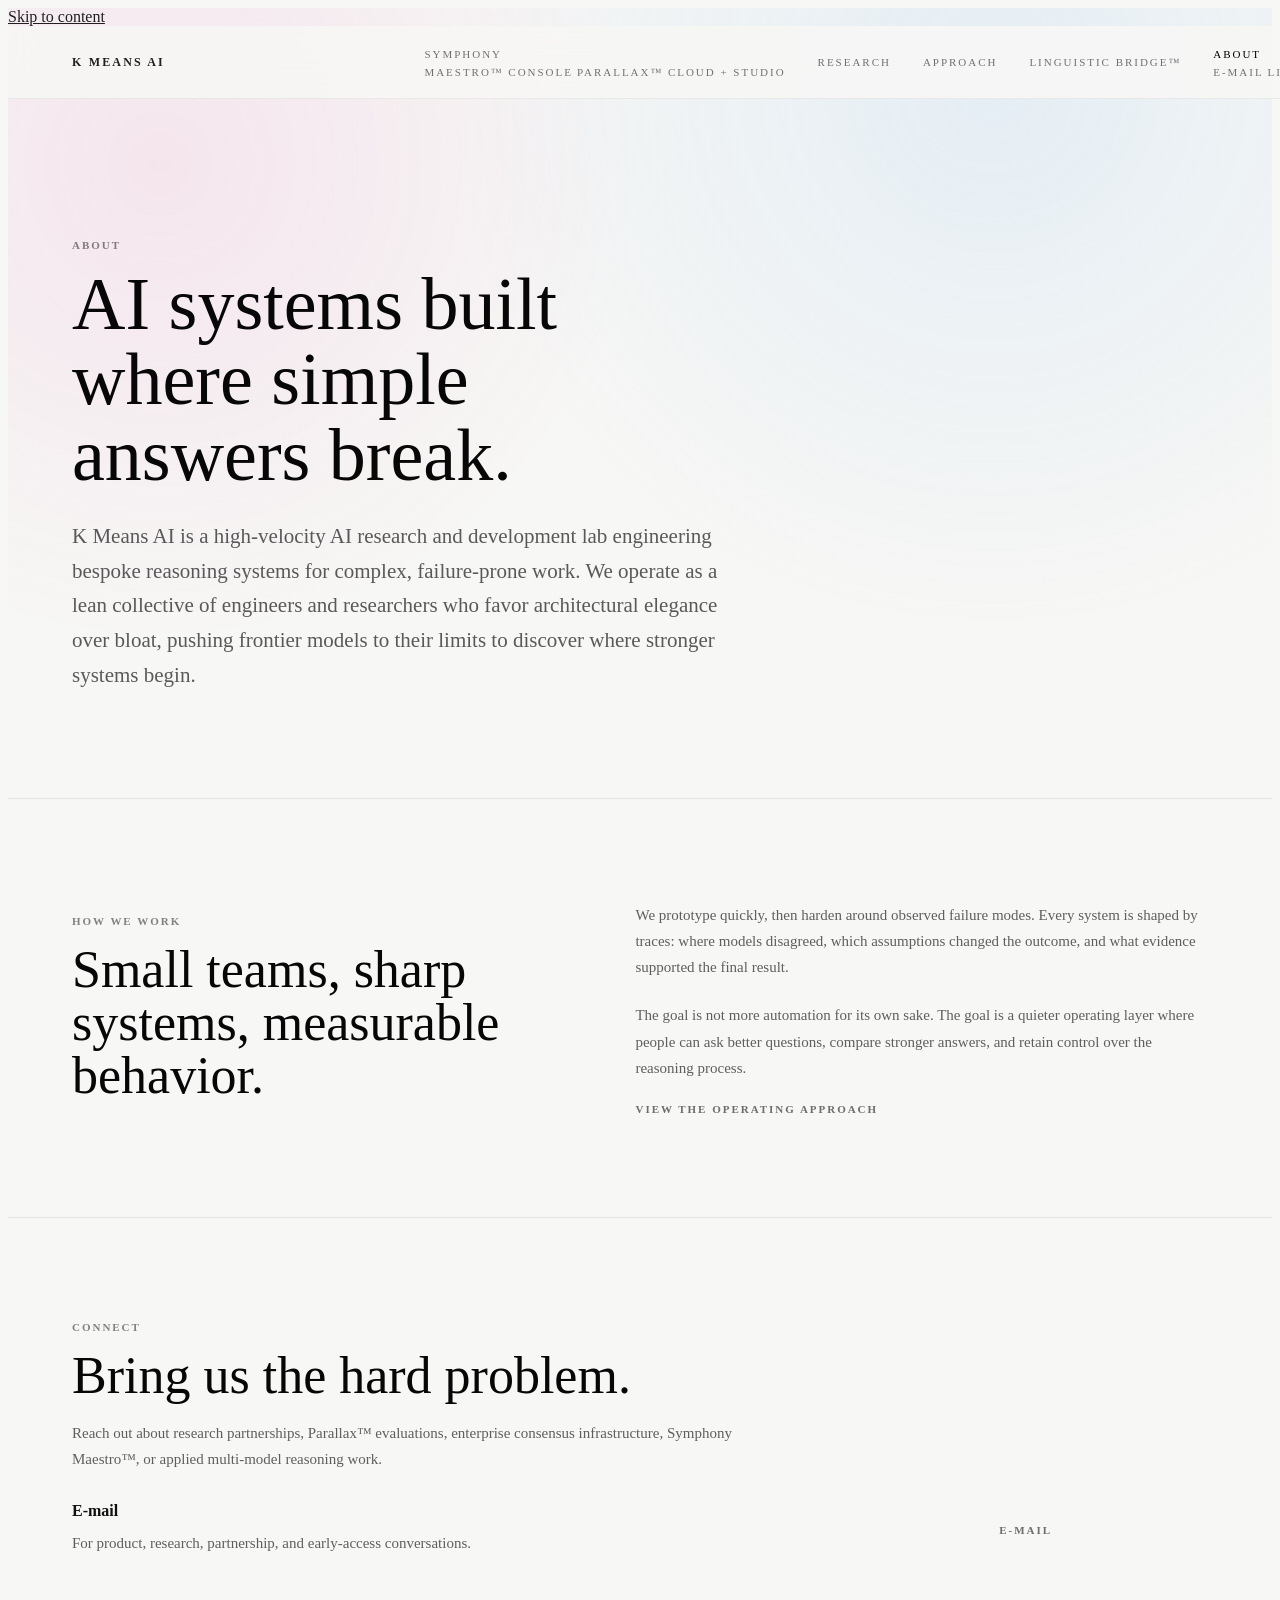
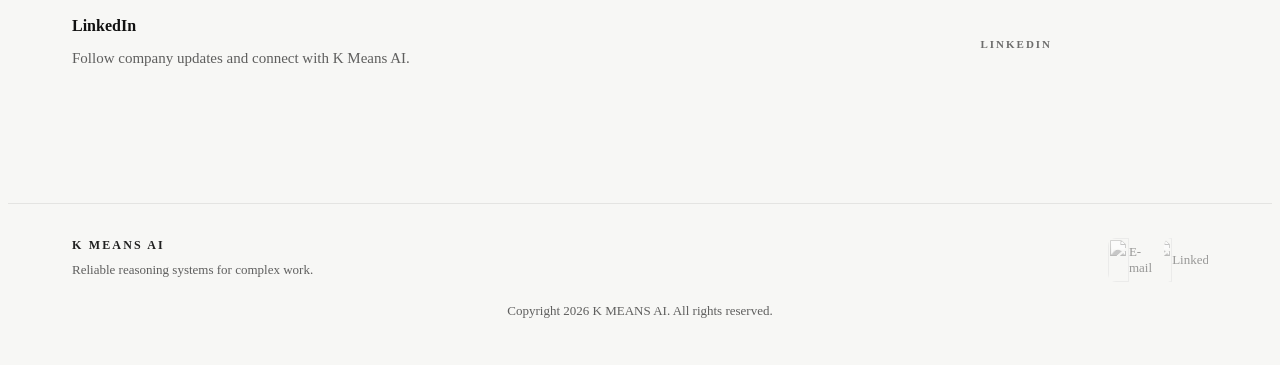
==== about.html @ 0976cac8 "Fix mobile dropdown links covered by page content" ====
<!DOCTYPE html>
<html lang="en">

<head>
  <meta charset="UTF-8" />
  <meta name="viewport" content="width=device-width, initial-scale=1.0" />
  <meta name="referrer" content="strict-origin-when-cross-origin" />
  <title>About | K MEANS AI</title>
  <meta
    name="description"
    content="About K MEANS AI, a high-velocity AI research and development lab engineering bespoke solutions for challenges that resist the obvious."
  />
  <meta name="theme-color" content="#f7f7f5" />
  <link rel="canonical" href="https://kmeans.ai/about.html" />
  <link rel="icon" type="image/png" href="/assets/images/kmeans-mark.png" />
  <link rel="apple-touch-icon" href="/assets/images/kmeans-mark.png" />
  <meta property="og:type" content="website" />
  <meta property="og:site_name" content="K MEANS AI" />
  <meta property="og:title" content="About | K MEANS AI" />
  <meta property="og:description" content="A high-velocity AI research and development lab engineering bespoke solutions for challenges that resist the obvious." />
  <meta property="og:url" content="https://kmeans.ai/about.html" />
  <meta property="og:image" content="https://kmeans.ai/assets/images/kmeans-social-card.png" />
  <meta property="og:image:width" content="1200" />
  <meta property="og:image:height" content="630" />
  <meta property="og:image:alt" content="K MEANS AI. Reliable reasoning systems for complex work." />
  <meta name="twitter:card" content="summary_large_image" />
  <meta name="twitter:image" content="https://kmeans.ai/assets/images/kmeans-social-card.png" />
  <meta name="twitter:image:alt" content="K MEANS AI. Reliable reasoning systems for complex work." />
  <script async src="https://www.googletagmanager.com/gtag/js?id=G-HVW5RY02RQ"></script>
  <script>
    window.dataLayer = window.dataLayer || [];
    function gtag(){dataLayer.push(arguments);}
    gtag('js', new Date());
    gtag('config', 'G-HVW5RY02RQ');
  </script>
  <link rel="preconnect" href="https://fonts.googleapis.com" />
  <link rel="preconnect" href="https://fonts.gstatic.com" crossorigin />
  <link href="https://fonts.googleapis.com/css2?family=Bodoni+Moda:wght@400&amp;family=Inter:wght@400;500;600&amp;display=swap" rel="stylesheet">
  <link rel="stylesheet" href="assets/css/site.css?v=polish-2" />
  <link rel="stylesheet" href="assets/css/pages.css?v=mobile-nav-1" />
  <script defer src="assets/js/site-motion.js?v=polish-2"></script>
</head>

<body>
  <a class="skip-link" href="#main-content">Skip to content</a>
  <header class="site-header">
    <a class="brand-mark" href="index.html">K MEANS AI</a>
    <nav class="site-nav" aria-label="Primary navigation">
      <div class="nav-dropdown" data-menu="symphony">
        <a class="nav-dropdown-link" href="index.html#symphony"><span>Symphony</span></a>
        <div class="nav-menu">
          <a href="maestro.html">Maestro™ Console</a>
          <a href="parallax.html">Parallax™ Cloud + Studio</a>
        </div>
      </div>
      <a href="research.html">Research</a>
      <a href="approach.html">Approach</a>
      <a href="linguistic-bridge.html">Linguistic Bridge™</a>
      <div class="nav-dropdown" data-menu="about">
        <a class="nav-dropdown-link" href="about.html" aria-current="page"><span>About</span></a>
        <div class="nav-menu">
          <a href="mailto:labs@kmeans.ai">E-mail</a>
          <a href="https://www.linkedin.com/company/kmeansai" target="_blank" rel="noopener noreferrer">LinkedIn</a>
        </div>
      </div>
    </nav>
  </header>

  <main id="main-content" tabindex="-1">
    <section class="page-hero page-hero-with-art page-hero-about" aria-labelledby="about-title">
      <div class="page-hero-copy">
        <p class="eyebrow">About</p>
        <h1 id="about-title">AI systems built where simple answers break.</h1>
        <p>
          K Means AI is a high-velocity AI research and development lab engineering bespoke reasoning systems for complex, failure-prone work. We operate as a lean collective of engineers and researchers who favor architectural elegance over bloat, pushing frontier models to their limits to discover where stronger systems begin.
        </p>
      </div>
      <div class="page-hero-art hero-art-about" aria-hidden="true">
        <picture>
          <source type="image/webp" srcset="assets/images/about-brain-stem-sketch-390.webp 390w, assets/images/about-brain-stem-sketch-780.webp 780w" sizes="(max-width: 560px) 220px, (max-width: 900px) 390px, 30vw" />
          <img src="assets/images/about-brain-stem-sketch.png" width="780" height="1170" alt="" decoding="async" fetchpriority="high" />
        </picture>
      </div>
    </section>

    <section class="section split-section" aria-labelledby="about-work-title">
      <div>
        <p class="eyebrow">How We Work</p>
        <h2 id="about-work-title">Small teams, sharp systems, measurable behavior.</h2>
      </div>
      <div class="text-stack">
        <p>
          We prototype quickly, then harden around observed failure modes. Every system is shaped by traces: where models
          disagreed, which assumptions changed the outcome, and what evidence supported the final result.
        </p>
        <p>
          The goal is not more automation for its own sake. The goal is a quieter operating layer where people can ask
          better questions, compare stronger answers, and retain control over the reasoning process.
        </p>
        <a class="text-link section-link" href="approach.html">View the operating approach</a>
      </div>
    </section>

    <section class="section" aria-labelledby="contact-title">
      <p class="eyebrow">Connect</p>
      <h2 id="contact-title">Bring us the hard problem.</h2>
      <p class="section-intro">
        Reach out about research partnerships, Parallax™ evaluations, enterprise consensus infrastructure,
        Symphony Maestro™, or applied multi-model reasoning work.
      </p>

      <div class="contact-list">
        <article class="contact-item">
          <div>
            <h3>E-mail</h3>
            <p>
              For product, research, partnership, and early-access conversations.
            </p>
          </div>
          <a class="text-link" href="mailto:labs@kmeans.ai">E-mail</a>
        </article>

        <article class="contact-item">
          <div>
            <h3>LinkedIn</h3>
            <p>
              Follow company updates and connect with K Means AI.
            </p>
          </div>
          <a
            class="text-link"
            href="https://www.linkedin.com/company/kmeansai"
            target="_blank"
            rel="noopener noreferrer"
          >LinkedIn</a>
        </article>
      </div>
    </section>
  </main>

  <footer class="site-footer">
    <div>
      <strong>K MEANS AI</strong>
      <p>Reliable reasoning systems for complex work.</p>
    </div>
    <div class="footer-links">
      <a class="footer-image-link" href="mailto:labs@kmeans.ai" aria-label="E-mail K MEANS AI">
        <img src="assets/images/km-emailus.png" width="256" height="384" alt="" loading="lazy" decoding="async" />
        <span class="visually-hidden">E-mail</span>
      </a>
      <a class="footer-image-link" href="https://www.linkedin.com/company/kmeansai" target="_blank" rel="noopener noreferrer" aria-label="K MEANS AI on LinkedIn">
        <img src="assets/images/km-linkedin.png" width="256" height="384" alt="" loading="lazy" decoding="async" />
        <span class="visually-hidden">LinkedIn</span>
      </a>
    </div>
    <p class="footer-copyright">Copyright 2026 K MEANS AI. All rights reserved.</p>
  </footer>
</body>

</html>
---- assets/css/pages.css ----
html {
  background: #f7f7f5;
}

body {
  min-height: 100%;
  overflow-x: hidden;
  overflow-x: clip;
  background:
    radial-gradient(circle at 78% 4%, rgba(93, 169, 239, 0.12), transparent 34rem),
    radial-gradient(circle at 12% 8%, rgba(216, 45, 155, 0.09), transparent 30rem),
    #f7f7f5;
  color: #202020;
  font-family: var(--font-sans);
}

a {
  color: inherit;
}

.site-header {
  position: sticky;
  top: 0;
  z-index: 50;
  display: flex;
  align-items: center;
  justify-content: space-between;
  gap: 24px;
  width: 100%;
  padding: 18px clamp(20px, 5vw, 72px);
  border-bottom: 1px solid rgba(0, 0, 0, 0.06);
  background: rgba(247, 247, 245, 0.86);
  -webkit-backdrop-filter: blur(16px);
  backdrop-filter: blur(16px);
}

.brand-mark,
.site-nav a,
.eyebrow,
.text-link {
  text-transform: uppercase;
  text-decoration: none;
  letter-spacing: 0.18em;
}

.brand-mark {
  font-size: 12px;
  font-weight: 600;
  white-space: nowrap;
}

.site-nav {
  display: flex;
  align-items: center;
  gap: clamp(14px, 3vw, 32px);
}

.site-nav a {
  color: rgba(0, 0, 0, 0.55);
  font-size: 11px;
  transition: color 0.2s ease;
}

.site-nav a:hover,
.site-nav a:focus-visible,
.site-nav a[aria-current="page"] {
  color: #000;
}

h1,
h2,
h3,
p {
  margin: 0;
}

h1,
h2 {
  max-width: 860px;
  color: #070707;
  font-family: var(--font-serif);
  font-weight: 400;
  line-height: 1.02;
}

h1 {
  font-size: clamp(48px, 8vw, 96px);
}

h2 {
  font-size: clamp(34px, 5.4vw, 64px);
}

.section h2 {
  font-size: clamp(30px, 4.4vw, 52px);
}

h3 {
  color: #111;
  font-size: 16px;
  font-weight: 600;
}

sup {
  position: relative;
  top: -0.35em;
  font-family: var(--font-sans);
  font-size: 0.36em;
  letter-spacing: 0;
}

.eyebrow {
  margin-bottom: 16px;
  color: rgba(0, 0, 0, 0.48);
  font-size: 11px;
  font-weight: 600;
}

.page-hero {
  padding: clamp(70px, 11vw, 136px) clamp(20px, 5vw, 72px) clamp(64px, 8vw, 104px);
}

.page-hero-with-art {
  display: grid;
  grid-template-columns: minmax(0, 760px) minmax(170px, 260px);
  gap: clamp(24px, 3vw, 44px);
  align-items: start;
  justify-content: start;
}

.page-hero-copy {
  max-width: 780px;
}

.page-hero-with-art h1 {
  max-width: 760px;
  font-size: clamp(44px, 5.8vw, 74px);
}

.page-hero p:not(.eyebrow) {
  max-width: 780px;
  margin-top: 26px;
  color: rgba(0, 0, 0, 0.64);
  font-size: clamp(17px, 2vw, 21px);
  line-height: 1.65;
}

.page-hero-link {
  display: inline-flex;
  margin-top: 24px;
}

.not-found-page {
  display: grid;
  align-content: center;
  min-height: calc(100svh - 170px);
}

.not-found-page .section-actions {
  margin-top: 24px;
}

.page-hero-art {
  position: relative;
  display: grid;
  place-items: center;
  justify-self: start;
  width: clamp(170px, 19vw, 260px);
  min-height: clamp(230px, 26vw, 340px);
  margin-top: clamp(42px, 6vw, 78px);
  isolation: isolate;
}

.page-hero-art img {
  position: relative;
  z-index: 2;
  display: block;
  width: clamp(128px, 12vw, 178px);
  height: auto;
  opacity: 0.86;
  pointer-events: none;
}

.page-hero-art::before,
.page-hero-art::after {
  position: absolute;
  top: 50%;
  left: 50%;
  content: "";
  pointer-events: none;
  transform: translate(-50%, -50%);
}

/*
  Hero treatments are intentionally semantic rather than decorative:
  research = evidence graph, approach = convergence map, Linguistic Bridge = translation span,
  Parallax = signal field, Maestro = console plane.
*/
.hero-art-research::before {
  inset: 4% -18%;
  z-index: 0;
  opacity: 0.6;
  transform: none;
  background:
    radial-gradient(circle at 14% 34%, rgba(0, 0, 0, 0.5) 0 2px, transparent 2.7px),
    radial-gradient(circle at 32% 66%, rgba(0, 0, 0, 0.34) 0 2px, transparent 2.7px),
    radial-gradient(circle at 62% 26%, rgba(0, 0, 0, 0.38) 0 2px, transparent 2.7px),
    radial-gradient(circle at 84% 70%, rgba(0, 0, 0, 0.28) 0 2px, transparent 2.7px),
    linear-gradient(28deg, transparent 17%, rgba(0, 0, 0, 0.2) 17.2% 17.7%, transparent 17.9%),
    linear-gradient(146deg, transparent 24%, rgba(0, 0, 0, 0.16) 24.2% 24.7%, transparent 24.9%),
    linear-gradient(90deg, transparent 49%, rgba(0, 0, 0, 0.13) 49.2% 49.7%, transparent 49.9%);
}

.hero-art-research::after {
  width: clamp(190px, 20vw, 280px);
  height: clamp(130px, 14vw, 190px);
  z-index: 1;
  opacity: 0.56;
  border-top: 1px solid rgba(0, 0, 0, 0.16);
  border-bottom: 1px solid rgba(0, 0, 0, 0.12);
  background:
    linear-gradient(90deg, transparent 0 12%, rgba(0, 0, 0, 0.18) 12.2% 12.7%, transparent 12.9%),
    linear-gradient(90deg, transparent 0 38%, rgba(0, 0, 0, 0.13) 38.2% 38.7%, transparent 38.9%),
    linear-gradient(90deg, transparent 0 68%, rgba(0, 0, 0, 0.16) 68.2% 68.7%, transparent 68.9%);
  transform: translate(-50%, -50%) skewY(-12deg);
}

.hero-art-approach::before {
  width: clamp(190px, 20vw, 280px);
  height: clamp(170px, 18vw, 240px);
  z-index: 0;
  opacity: 0.56;
  background:
    linear-gradient(18deg, transparent 22%, rgba(0, 0, 0, 0.22) 22.2% 22.8%, transparent 23%),
    linear-gradient(0deg, transparent 49%, rgba(0, 0, 0, 0.28) 49.2% 49.8%, transparent 50%),
    linear-gradient(342deg, transparent 22%, rgba(0, 0, 0, 0.18) 22.2% 22.8%, transparent 23%);
  background-position: 0 36%, 0 50%, 0 64%;
  background-repeat: no-repeat;
  background-size: 100% 1px;
}

.hero-art-approach::after {
  width: clamp(190px, 20vw, 280px);
  height: clamp(170px, 18vw, 240px);
  z-index: 1;
  opacity: 0.62;
  background:
    radial-gradient(circle at 16% 35%, rgba(0, 0, 0, 0.62) 0 2.5px, transparent 3px),
    radial-gradient(circle at 16% 65%, rgba(0, 0, 0, 0.46) 0 2.5px, transparent 3px),
    radial-gradient(circle at 50% 50%, rgba(0, 0, 0, 0.36) 0 2.5px, transparent 3px),
    radial-gradient(circle at 84% 50%, rgba(0, 0, 0, 0.3) 0 2.5px, transparent 3px);
}

.hero-art-bridge::before {
  inset: 8% -16%;
  z-index: 0;
  opacity: 0.54;
  transform: none;
  background:
    linear-gradient(31deg, transparent 35%, rgba(0, 0, 0, 0.24) 35.2% 35.8%, transparent 36%),
    linear-gradient(149deg, transparent 35%, rgba(0, 0, 0, 0.22) 35.2% 35.8%, transparent 36%),
    linear-gradient(0deg, transparent 49%, rgba(0, 0, 0, 0.1) 49.2% 49.8%, transparent 50%),
    linear-gradient(90deg, transparent 28%, rgba(0, 0, 0, 0.15) 28.2% 28.7%, transparent 28.9%),
    linear-gradient(90deg, transparent 72%, rgba(0, 0, 0, 0.13) 72.2% 72.7%, transparent 72.9%);
}

.hero-art-bridge::after {
  width: clamp(196px, 21vw, 292px);
  height: clamp(124px, 13vw, 182px);
  z-index: 1;
  opacity: 0.6;
  border-left: 1px solid rgba(0, 0, 0, 0.22);
  border-right: 1px solid rgba(0, 0, 0, 0.18);
  background:
    linear-gradient(18deg, transparent 48%, rgba(0, 0, 0, 0.13) 48.2% 48.8%, transparent 49%),
    linear-gradient(162deg, transparent 48%, rgba(0, 0, 0, 0.13) 48.2% 48.8%, transparent 49%);
  transform: translate(-50%, -50%) skewX(-18deg);
}

.hero-art-parallax img {
  opacity: 0.94;
}

.hero-art-parallax::before {
  width: clamp(198px, 21vw, 292px);
  height: clamp(198px, 21vw, 292px);
  z-index: 0;
  border-radius: 999px;
  opacity: 0.52;
  background:
    radial-gradient(circle, rgba(0, 0, 0, 0.08), transparent 58%),
    radial-gradient(circle, transparent 44%, rgba(0, 0, 0, 0.16) 44.4% 44.9%, transparent 45.3%),
    linear-gradient(90deg, transparent 48%, rgba(0, 0, 0, 0.22) 48.4% 48.9%, transparent 49.3%),
    linear-gradient(0deg, transparent 48%, rgba(0, 0, 0, 0.16) 48.4% 48.9%, transparent 49.3%),
    linear-gradient(45deg, transparent 49%, rgba(0, 0, 0, 0.1) 49.2% 49.7%, transparent 49.9%);
}

.hero-art-parallax::after {
  width: clamp(138px, 15vw, 208px);
  height: clamp(138px, 15vw, 208px);
  z-index: 1;
  border: 1px solid rgba(0, 0, 0, 0.14);
  border-radius: 999px;
  opacity: 0.5;
}

.hero-art-maestro img {
  opacity: 0.9;
}

.hero-art-maestro::before {
  width: clamp(198px, 21vw, 292px);
  height: clamp(190px, 20vw, 280px);
  z-index: 0;
  opacity: 0.48;
  background:
    radial-gradient(circle at 50% 50%, rgba(0, 0, 0, 0.08), transparent 62%),
    linear-gradient(90deg, transparent 24%, rgba(0, 0, 0, 0.22) 24.4% 24.9%, transparent 25.3%),
    linear-gradient(90deg, transparent 48%, rgba(0, 0, 0, 0.18) 48.4% 48.9%, transparent 49.3%),
    linear-gradient(90deg, transparent 72%, rgba(0, 0, 0, 0.16) 72.4% 72.9%, transparent 73.3%),
    linear-gradient(0deg, transparent 18%, rgba(0, 0, 0, 0.13) 18.4% 18.9%, transparent 19.3%),
    linear-gradient(0deg, transparent 82%, rgba(0, 0, 0, 0.13) 82.4% 82.9%, transparent 83.3%);
}

.hero-art-maestro::after {
  width: clamp(176px, 18vw, 250px);
  height: clamp(126px, 13vw, 188px);
  z-index: 1;
  opacity: 0.46;
  background:
    linear-gradient(26deg, transparent 38%, rgba(0, 0, 0, 0.24) 38.2% 38.8%, transparent 39%),
    linear-gradient(154deg, transparent 38%, rgba(0, 0, 0, 0.18) 38.2% 38.8%, transparent 39%),
    linear-gradient(90deg, transparent 12%, rgba(0, 0, 0, 0.18) 12.2% 12.7%, transparent 12.9%);
}

.page-hero-about {
  grid-template-columns: minmax(0, 760px) minmax(260px, 420px);
  gap: clamp(28px, 5vw, 76px);
  align-items: center;
}

.page-hero-about .page-hero-art {
  justify-self: center;
  width: clamp(260px, 30vw, 420px);
  min-height: clamp(330px, 36vw, 520px);
  margin-top: 0;
}

.hero-art-about::before,
.hero-art-about::after {
  display: none;
}

.hero-art-about img {
  width: auto;
  max-width: min(100%, 390px);
  max-height: clamp(360px, 44vw, 560px);
  opacity: 0.72;
  filter: contrast(1.04);
}

.page-hero-sketch-layout {
  grid-template-columns: minmax(0, 720px) minmax(300px, 520px);
  gap: clamp(28px, 4vw, 64px);
}

.page-hero-sketch {
  width: clamp(300px, 34vw, 520px);
  min-height: clamp(230px, 24vw, 330px);
  margin-top: clamp(18px, 4vw, 54px);
}

.page-hero-sketch::before,
.page-hero-sketch::after {
  display: none;
}

.page-hero-sketch img {
  width: 100%;
  max-width: 520px;
  opacity: 0.9;
  filter: contrast(1.05);
}

.page-hero-art picture {
  display: contents;
}

.section {
  padding: clamp(58px, 8vw, 104px) clamp(20px, 5vw, 72px);
  border-top: 1px solid rgba(0, 0, 0, 0.08);
}

.section-heading {
  max-width: 820px;
  margin-bottom: clamp(32px, 5vw, 56px);
}

.section-intro {
  max-width: 720px;
  margin-top: 18px;
  color: rgba(0, 0, 0, 0.62);
  font-size: 15px;
  line-height: 1.75;
}

.split-section {
  display: grid;
  grid-template-columns: minmax(240px, 0.85fr) minmax(0, 1fr);
  gap: clamp(32px, 6vw, 88px);
  align-items: center;
}

.text-stack {
  display: grid;
  gap: 22px;
  max-width: 720px;
}

.text-stack p,
.capability-item p,
.recording-item p,
.site-footer p {
  color: rgba(0, 0, 0, 0.62);
  font-size: 15px;
  line-height: 1.75;
}

.capability-list {
  max-width: 980px;
}

.parallax-trust-layout {
  display: grid;
  grid-template-columns: minmax(220px, 0.42fr) minmax(0, 1fr);
  gap: clamp(32px, 6vw, 86px);
  align-items: center;
  max-width: 1180px;
}

.parallax-fingerprint-visual {
  position: relative;
  align-self: center;
  width: clamp(220px, 28vw, 360px);
  margin: 0;
  overflow: hidden;
  isolation: isolate;
}

.parallax-fingerprint-visual::before {
  content: "";
  position: absolute;
  inset: 12% 8%;
  z-index: -1;
  background: radial-gradient(circle at 50% 45%, rgba(0, 0, 0, 0.1), transparent 66%);
  opacity: 0.72;
}

.parallax-fingerprint-visual img {
  display: block;
  width: 100%;
  height: auto;
  opacity: 0.38;
  filter: grayscale(1) contrast(1.12);
  mix-blend-mode: multiply;
}

.maestro-workspace-preview picture,
.parallax-intelligence-preview picture,
.parallax-fingerprint-visual picture {
  display: block;
}

.capability-item,
.recording-item {
  display: grid;
  grid-template-columns: 64px minmax(0, 1fr);
  gap: clamp(18px, 4vw, 44px);
  padding: clamp(18px, 3vw, 30px) 0;
}

.capability-item span {
  color: rgba(0, 0, 0, 0.34);
  font-size: 12px;
  font-weight: 600;
  letter-spacing: 0.18em;
}

.capability-item h3,
.recording-item h3 {
  margin-bottom: 10px;
  font-size: 12px;
  font-weight: 600;
  letter-spacing: 0.18em;
  line-height: 1.25;
  text-transform: uppercase;
  overflow-wrap: anywhere;
}

.maestro-product-intro {
  display: grid;
  grid-template-columns: minmax(0, 720px) minmax(116px, 135px);
  gap: 0;
  align-items: end;
  width: min(100%, 895px);
  margin-bottom: clamp(22px, 4vw, 34px);
}

.maestro-workspace-section .section-heading {
  margin-bottom: 0;
}

.maestro-product-pet {
  position: relative;
  width: clamp(116px, 10.5vw, 135px);
  aspect-ratio: 1.1;
  margin: 0 0 0 -6px;
  overflow: hidden;
  isolation: isolate;
  justify-self: start;
}

.maestro-baton-spark {
  position: absolute;
  top: 22.5%;
  left: 11.8%;
  z-index: 2;
  width: 30px;
  height: 30px;
  pointer-events: none;
  transform: translate(-50%, -50%) scale(0.75);
}

.maestro-baton-spark::before,
.maestro-baton-spark::after {
  position: absolute;
  top: 50%;
  left: 50%;
  content: "";
}

.maestro-baton-spark::before {
  width: 14px;
  height: 14px;
  border-radius: 50%;
  background: radial-gradient(circle, #fff 0 12%, #d7c7f5 22%, #a990de 42%, rgba(169, 144, 222, 0.16) 64%, transparent 74%);
  box-shadow: 0 0 8px rgba(169, 144, 222, 0.72);
  opacity: 0.48;
  transform: translate(-50%, -50%);
}

.maestro-baton-spark::after {
  width: 2px;
  height: 2px;
  border-radius: 50%;
  background: #fff;
  box-shadow:
    -12px -6px 0 rgba(215, 199, 245, 0.9),
    11px -8px 0 rgba(169, 144, 222, 0.78),
    13px 5px 0 rgba(232, 222, 250, 0.86),
    -9px 10px 0 rgba(169, 144, 222, 0.68);
  opacity: 0;
  transform: translate(-50%, -50%);
}

.maestro-baton-spark i {
  --spark-angle: 0deg;
  --spark-length: 10px;
  --spark-delay: 0s;
  position: absolute;
  top: 50%;
  left: calc(50% - 0.75px);
  width: 1.5px;
  height: var(--spark-length);
  border-radius: 999px;
  background: linear-gradient(to bottom, #fff, #d7c7f5 34%, #a990de 68%, transparent);
  opacity: 0;
  transform: rotate(var(--spark-angle)) translateY(-2px);
  transform-origin: 50% 0;
}

.maestro-baton-spark i:nth-child(1) { --spark-angle: 0deg; --spark-length: 12px; --spark-delay: 0.02s; }
.maestro-baton-spark i:nth-child(2) { --spark-angle: 43deg; --spark-length: 8px; --spark-delay: 0.14s; }
.maestro-baton-spark i:nth-child(3) { --spark-angle: 88deg; --spark-length: 13px; --spark-delay: 0.06s; }
.maestro-baton-spark i:nth-child(4) { --spark-angle: 134deg; --spark-length: 7px; --spark-delay: 0.2s; }
.maestro-baton-spark i:nth-child(5) { --spark-angle: 181deg; --spark-length: 11px; --spark-delay: 0.1s; }
.maestro-baton-spark i:nth-child(6) { --spark-angle: 226deg; --spark-length: 9px; --spark-delay: 0.03s; }
.maestro-baton-spark i:nth-child(7) { --spark-angle: 273deg; --spark-length: 12px; --spark-delay: 0.17s; }
.maestro-baton-spark i:nth-child(8) { --spark-angle: 318deg; --spark-length: 8px; --spark-delay: 0.08s; }

.maestro-workspace-section.is-visible .maestro-baton-spark::before {
  animation: maestro-spark-core 2.4s ease-in-out forwards;
}

.maestro-workspace-section.is-visible .maestro-baton-spark::after {
  animation: maestro-spark-particles 2.2s steps(3, end) forwards;
}

.maestro-workspace-section.is-visible .maestro-baton-spark i {
  animation: maestro-spark-ray 2.1s ease-in-out var(--spark-delay) forwards;
}

@keyframes maestro-spark-core {
  0% { opacity: 0.48; transform: translate(-50%, -50%) scale(0.66); }
  12% { opacity: 1; transform: translate(-50%, -50%) scale(1.18); }
  24% { opacity: 0.62; transform: translate(-50%, -50%) scale(0.82); }
  42% { opacity: 1; transform: translate(-50%, -50%) scale(1.08); }
  58% { opacity: 0.56; transform: translate(-50%, -50%) scale(0.72); }
  74% { opacity: 0.94; transform: translate(-50%, -50%) scale(1); }
  100% { opacity: 0.48; transform: translate(-50%, -50%) scale(0.66); }
}

@keyframes maestro-spark-particles {
  0%, 100% { opacity: 0; transform: translate(-50%, -50%) scale(0.82); }
  18% { opacity: 0.92; transform: translate(-50%, -50%) scale(1.08); }
  46% { opacity: 0.28; transform: translate(-50%, -50%) scale(0.9); }
  68% { opacity: 0.8; transform: translate(-50%, -50%) scale(1.12); }
  86% { opacity: 0.2; transform: translate(-50%, -50%) scale(0.92); }
}

@keyframes maestro-spark-ray {
  0%, 100% { opacity: 0; }
  14% { opacity: 0.88; }
  28% { opacity: 0.2; }
  44% { opacity: 1; }
  62% { opacity: 0.32; }
  78% { opacity: 0.82; }
  91% { opacity: 0.14; }
}

.maestro-product-pet picture {
  display: block;
}

.maestro-product-pet img {
  display: block;
  width: 100%;
  height: auto;
  transform: translateY(-4.6%);
}

.maestro-workspace-preview {
  display: block;
  width: min(100%, 960px);
}

.maestro-workspace-preview img {
  display: block;
  width: 100%;
  height: auto;
}

.parallax-intelligence-section .section-heading {
  margin-bottom: clamp(22px, 4vw, 34px);
}

.parallax-intelligence-preview {
  display: block;
  width: min(100%, 1080px);
}

.parallax-intelligence-preview img {
  display: block;
  width: 100%;
  height: auto;
}

.parallax-surface-list {
  display: grid;
  grid-template-columns: repeat(3, minmax(0, 1fr));
  gap: clamp(22px, 4vw, 48px);
  max-width: 1080px;
  margin-top: clamp(30px, 5vw, 54px);
  padding-top: clamp(22px, 4vw, 38px);
  border-top: 1px solid rgba(0, 0, 0, 0.1);
}

.parallax-surface-list article {
  min-width: 0;
}

.parallax-surface-list span {
  display: block;
  margin-bottom: 12px;
  color: rgba(0, 0, 0, 0.42);
  font-size: 11px;
  font-weight: 600;
  letter-spacing: 0.18em;
  line-height: 1.25;
  text-transform: uppercase;
}

.parallax-surface-list h3 {
  margin-bottom: 10px;
}

.parallax-surface-list p,
.parallax-throughput-proof p {
  color: rgba(0, 0, 0, 0.62);
  font-size: 15px;
  line-height: 1.75;
}

.parallax-throughput-proof {
  max-width: 960px;
  margin-top: clamp(28px, 5vw, 52px);
  padding-top: clamp(20px, 4vw, 34px);
  border-top: 1px solid rgba(0, 0, 0, 0.1);
}

.parallax-throughput-label {
  display: block;
  margin-bottom: 10px;
  color: rgba(0, 0, 0, 0.46);
  font-size: 11px;
  font-weight: 600;
  letter-spacing: 0.18em;
  line-height: 1.25;
  text-transform: uppercase;
}

.parallax-proof-badges {
  display: grid;
  grid-template-columns: repeat(5, minmax(0, 1fr));
  gap: clamp(10px, 1.8vw, 16px);
  margin-top: clamp(18px, 3vw, 26px);
}

.parallax-proof-badges span {
  min-width: 0;
  padding-top: 10px;
  border-top: 1px solid rgba(0, 0, 0, 0.16);
  color: rgba(0, 0, 0, 0.62);
  font-size: 11px;
  font-weight: 600;
  letter-spacing: 0.1em;
  line-height: 1.35;
  text-transform: uppercase;
}

.parallax-throughput-stats {
  display: grid;
  grid-template-columns: repeat(5, minmax(0, 1fr));
  gap: clamp(14px, 2vw, 22px);
  margin: clamp(18px, 3vw, 26px) 0 0;
}

.parallax-throughput-stats div {
  min-width: 0;
}

.parallax-throughput-stats dt {
  margin-bottom: 8px;
  color: rgba(0, 0, 0, 0.46);
  font-size: 10px;
  font-weight: 600;
  letter-spacing: 0.16em;
  line-height: 1.25;
  text-transform: uppercase;
}

.parallax-throughput-stats dd {
  margin: 0;
  color: rgba(0, 0, 0, 0.84);
  font-family: "Bodoni Moda", Georgia, serif;
  font-size: clamp(28px, 4vw, 42px);
  font-variant-numeric: tabular-nums;
  line-height: 1;
}

.recording-list {
  max-width: 1040px;
}

.recording-item {
  grid-template-columns: minmax(0, 1fr) auto;
  align-items: center;
}

.recording-actions {
  display: flex;
  flex-wrap: wrap;
  gap: 16px;
}

.demo-link-disabled {
  color: rgba(0, 0, 0, 0.34);
  cursor: default;
}

.demo-link-disabled:hover,
.demo-link-disabled:focus-visible {
  color: rgba(0, 0, 0, 0.34);
}

.demo-link-disabled::after,
.demo-link-disabled:hover::after,
.demo-link-disabled:focus-visible::after {
  opacity: 0.16;
  transform: scaleX(0.36);
}

.recording-models {
  display: flex;
  flex-wrap: wrap;
  gap: 8px;
  align-items: center;
  margin-top: 18px;
}

.recording-model-label,
.model-pill {
  color: rgba(0, 0, 0, 0.48);
  font-size: 11px;
  font-weight: 600;
  letter-spacing: 0.12em;
  line-height: 1;
  text-transform: uppercase;
}

.recording-model-label {
  margin-right: 2px;
}

.model-pill {
  padding: 7px 10px;
  border: 1px solid rgba(0, 0, 0, 0.14);
  border-radius: 999px;
  background: rgba(255, 255, 255, 0.42);
}

.contact-list {
  max-width: 980px;
}

.contact-item {
  display: grid;
  grid-template-columns: minmax(0, 1fr) auto;
  gap: clamp(18px, 4vw, 44px);
  align-items: center;
  padding: clamp(18px, 3vw, 30px) 0;
}

.contact-item h3 {
  margin-bottom: 10px;
}

.contact-item p {
  color: rgba(0, 0, 0, 0.62);
  font-size: 15px;
  line-height: 1.75;
}

.text-link {
  color: rgba(0, 0, 0, 0.56);
  font-size: 11px;
  font-weight: 600;
}

.section-actions {
  display: flex;
  flex-wrap: wrap;
  gap: 14px 20px;
  padding-top: 8px;
}

.section-link {
  display: inline-flex;
}

.text-link:hover,
.text-link:focus-visible {
  color: #000;
}

.site-footer {
  display: grid;
  grid-template-columns: minmax(0, 1fr) auto;
  align-items: flex-start;
  gap: 18px 32px;
  padding: 34px clamp(20px, 5vw, 72px);
  border-top: 1px solid rgba(0, 0, 0, 0.08);
}

.site-footer strong {
  display: block;
  margin-bottom: 6px;
  font-size: 12px;
  letter-spacing: 0.18em;
}

.site-footer p {
  font-size: 13px;
}

.footer-links {
  display: flex;
  flex-wrap: wrap;
  gap: 12px;
}

.footer-links a {
  color: rgba(0, 0, 0, 0.62);
  font-size: 13px;
  text-decoration: none;
}

.footer-image-link {
  display: inline-flex;
  align-items: center;
  justify-content: center;
  width: 44px;
  height: 44px;
  border-radius: 8px;
  overflow: hidden;
  opacity: 0.62;
  transition: opacity 0.2s ease, transform 0.2s ease;
}

.footer-image-link img {
  width: 100%;
  height: 100%;
  object-fit: cover;
  object-position: center 57%;
  filter: grayscale(1) contrast(1.12) brightness(1.14);
  mix-blend-mode: multiply;
}

.footer-links a:hover,
.footer-links a:focus-visible {
  color: #000;
}

.footer-image-link:hover,
.footer-image-link:focus-visible {
  opacity: 0.86;
  transform: translateY(-1px);
}

.footer-copyright {
  grid-column: 1 / -1;
  color: rgba(0, 0, 0, 0.48);
  font-size: 12px;
  text-align: center;
}

@media (max-width: 900px) {
  .site-header {
    align-items: flex-start;
    flex-direction: column;
  }

  .site-nav {
    flex-wrap: wrap;
    gap: 12px 18px;
  }

  .split-section,
  .parallax-trust-layout,
  .page-hero-with-art,
  .parallax-surface-list,
  .capability-item,
  .recording-item,
  .contact-item {
    grid-template-columns: 1fr;
  }

  .page-hero-art {
    justify-self: start;
    min-height: auto;
    margin-top: 0;
    padding-top: 6px;
  }

  .parallax-fingerprint-visual {
    width: min(100%, 330px);
  }

  .parallax-fingerprint-visual img {
    max-height: 360px;
    object-fit: contain;
  }

  .maestro-product-intro {
    grid-template-columns: 1fr;
    gap: 0;
  }

  .maestro-product-pet {
    width: 124px;
    margin-left: 0;
    justify-self: center;
  }

  .recording-actions {
    align-items: flex-start;
    flex-direction: column;
  }

  .parallax-proof-badges,
  .parallax-throughput-stats {
    gap: 18px;
    grid-template-columns: repeat(2, minmax(0, 1fr));
  }

  .parallax-throughput-stats div:last-child {
    grid-column: 1 / -1;
  }

  .site-footer {
    grid-template-columns: 1fr;
  }
}

@media (max-width: 560px) {
  .site-header {
    /* Preserve z-index above animated content without making the mobile header sticky. */
    position: relative;
    gap: 8px;
    padding-top: 14px;
    padding-bottom: 12px;
  }

  .site-nav {
    gap: 4px 14px;
    width: 100%;
    max-width: 100%;
  }

  .site-nav a {
    font-size: 10px;
  }

  h1,
  .page-hero-with-art h1 {
    max-width: 100%;
    font-size: clamp(36px, 10.4vw, 42px);
    line-height: 1.04;
  }

  .page-hero p:not(.eyebrow) {
    max-width: 100%;
    font-size: 16px;
    line-height: 1.62;
  }

  .page-hero-with-art {
    gap: 22px;
  }

  .page-hero-art {
    display: grid;
    width: min(100%, 230px);
    min-height: 0;
    margin-top: 2px;
    padding-top: 0;
    opacity: 0.82;
  }

  .page-hero-art img {
    width: clamp(108px, 34vw, 150px);
  }

  .page-hero-about .page-hero-art {
    justify-self: start;
    width: min(100%, 240px);
    min-height: 0;
  }

  .hero-art-about img {
    max-width: min(100%, 220px);
    max-height: 260px;
  }

  .page-hero-sketch {
    width: min(100%, 280px);
  }

  .page-hero-sketch img {
    max-width: 280px;
  }

  .maestro-product-pet {
    width: 113px;
  }

  .parallax-fingerprint-visual {
    width: min(100%, 260px);
  }

  .parallax-fingerprint-visual img {
    max-height: 280px;
    object-fit: contain;
  }

  .parallax-proof-badges,
  .parallax-throughput-stats {
    grid-template-columns: 1fr;
  }

  .parallax-throughput-stats {
    grid-template-columns: repeat(2, minmax(0, 1fr));
    gap: 18px 20px;
  }

  .parallax-throughput-stats div:last-child {
    grid-column: 1 / -1;
  }
}

@media (hover: none) and (pointer: coarse) {
  .page-hero-art {
    opacity: 0.82;
  }
}

@media (prefers-reduced-motion: reduce) {
  *,
  *::before,
  *::after {
    animation-duration: 0.01ms !important;
    animation-iteration-count: 1 !important;
    scroll-behavior: auto !important;
    transition-duration: 0.01ms !important;
  }
}
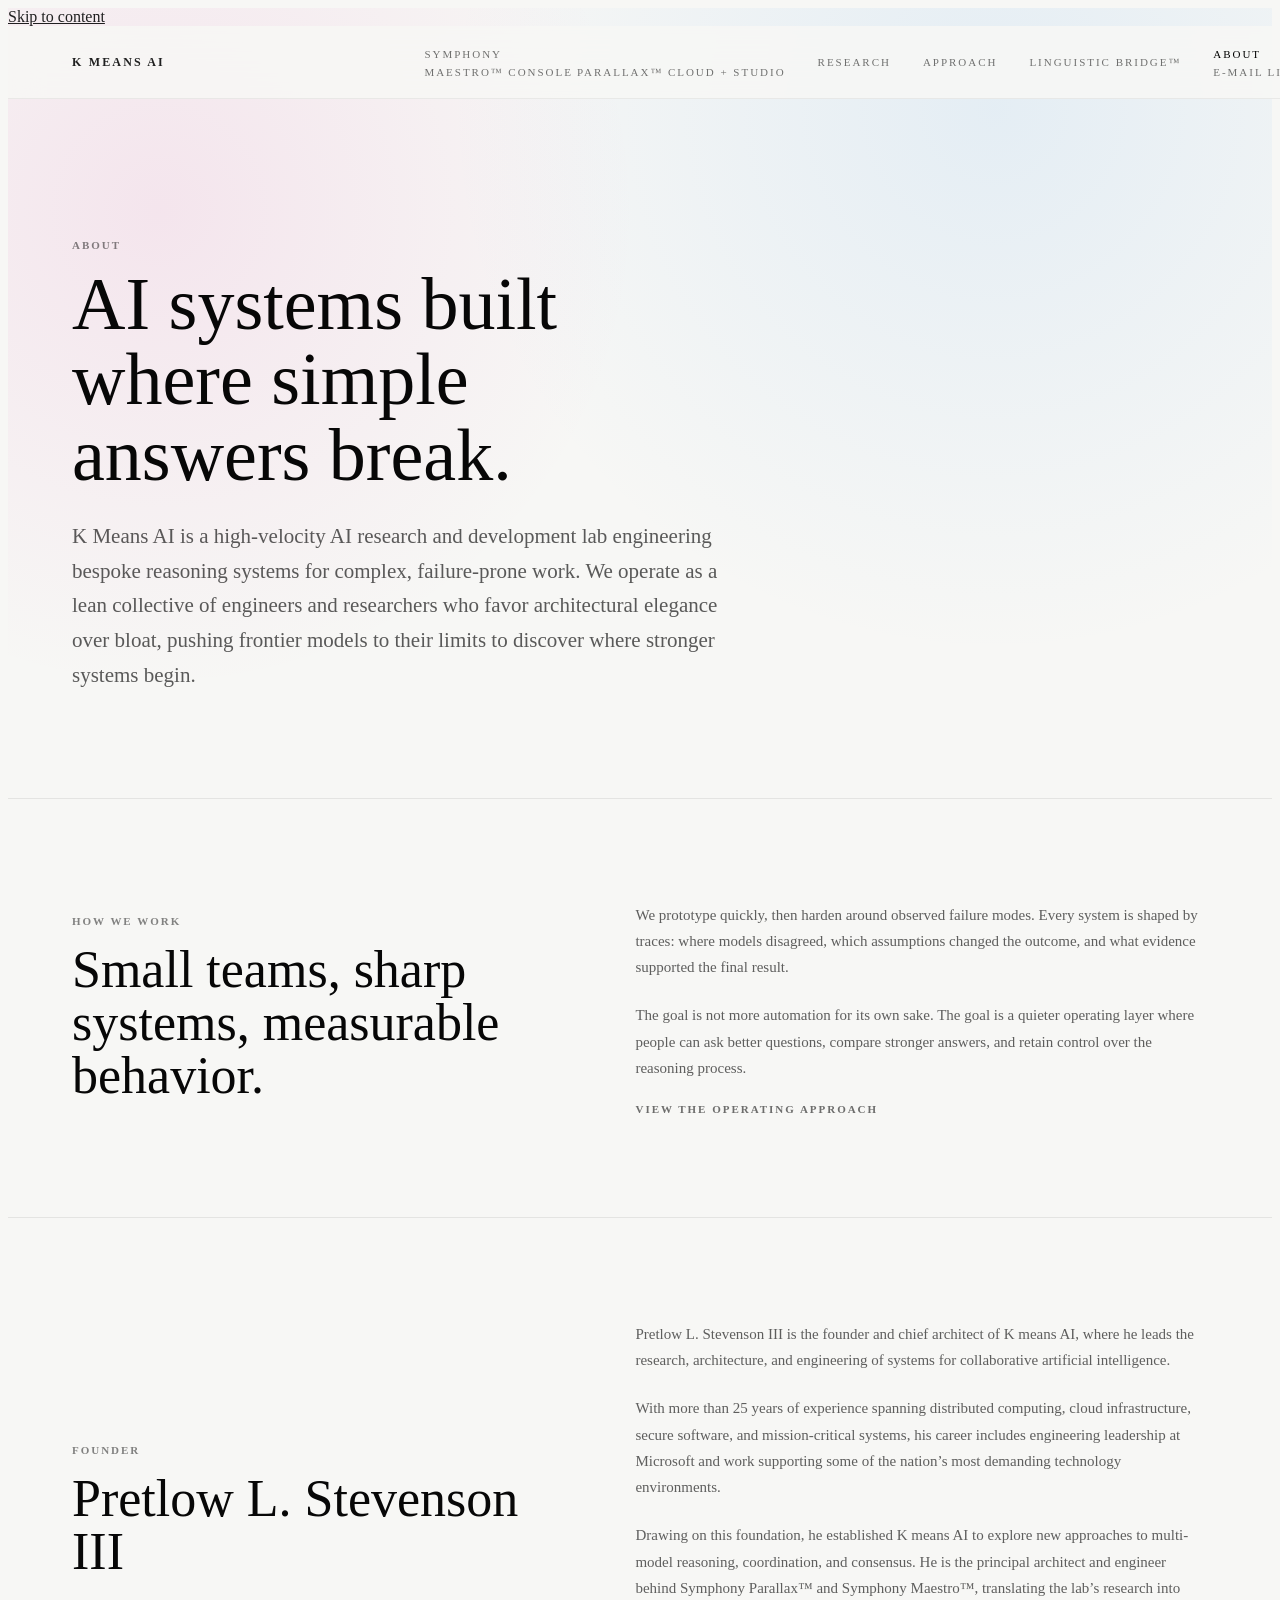
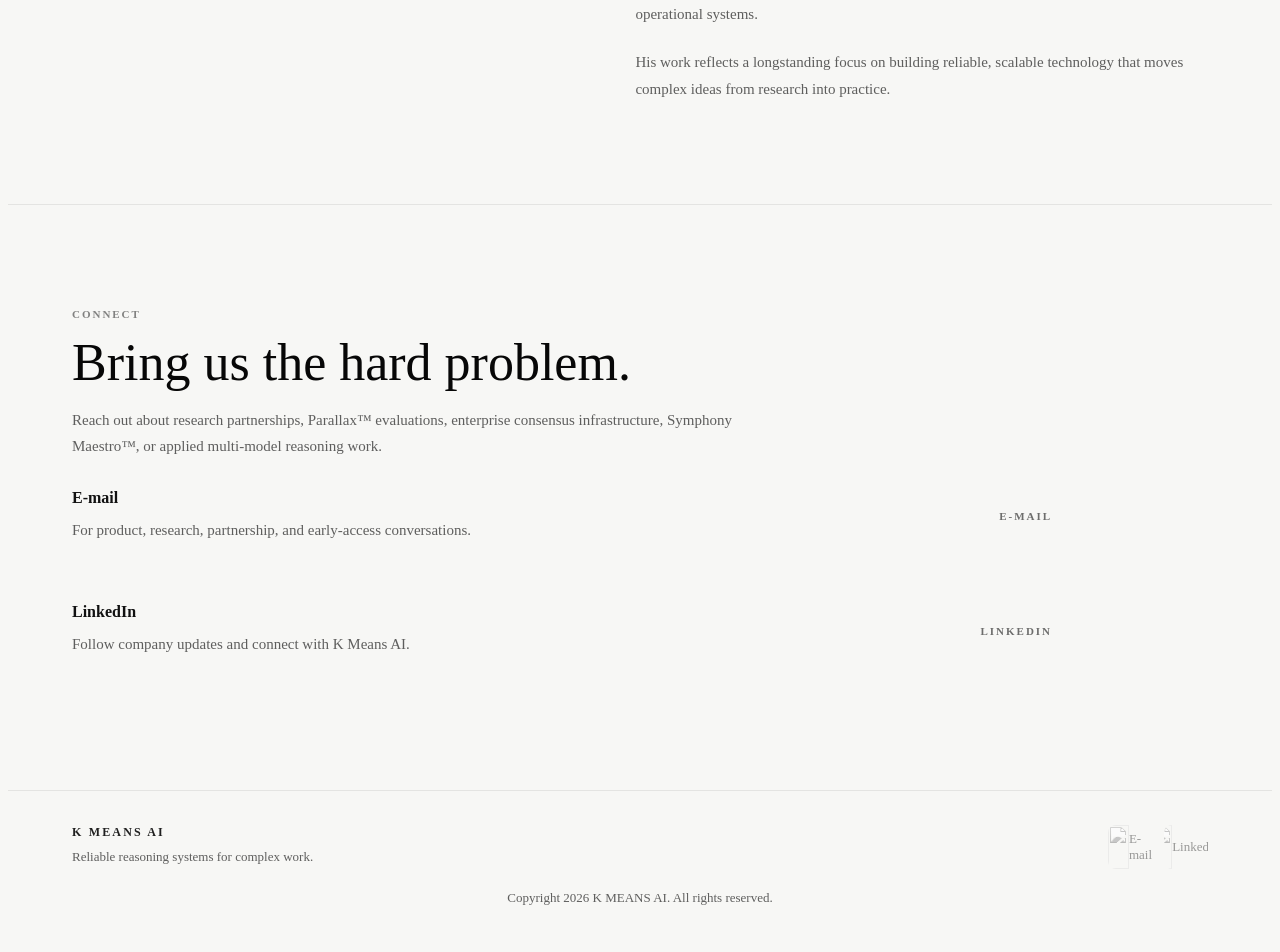
==== commit 1994bffe: "Add founder biography to About" ====
--- a/about.html
+++ b/about.html
@@ -101,6 +101,33 @@
       </div>
     </section>
 
+    <section class="section split-section" id="founder" aria-labelledby="founder-title">
+      <div>
+        <p class="eyebrow">Founder</p>
+        <h2 id="founder-title">Pretlow L. Stevenson III</h2>
+      </div>
+      <div class="text-stack">
+        <p>
+          Pretlow L. Stevenson III is the founder and chief architect of K means AI, where he leads the research,
+          architecture, and engineering of systems for collaborative artificial intelligence.
+        </p>
+        <p>
+          With more than 25 years of experience spanning distributed computing, cloud infrastructure, secure software,
+          and mission-critical systems, his career includes engineering leadership at Microsoft and work supporting
+          some of the nation’s most demanding technology environments.
+        </p>
+        <p>
+          Drawing on this foundation, he established K means AI to explore new approaches to multi-model reasoning,
+          coordination, and consensus. He is the principal architect and engineer behind Symphony Parallax™ and
+          Symphony Maestro™, translating the lab’s research into operational systems.
+        </p>
+        <p>
+          His work reflects a longstanding focus on building reliable, scalable technology that moves complex ideas
+          from research into practice.
+        </p>
+      </div>
+    </section>
+
     <section class="section" aria-labelledby="contact-title">
       <p class="eyebrow">Connect</p>
       <h2 id="contact-title">Bring us the hard problem.</h2>
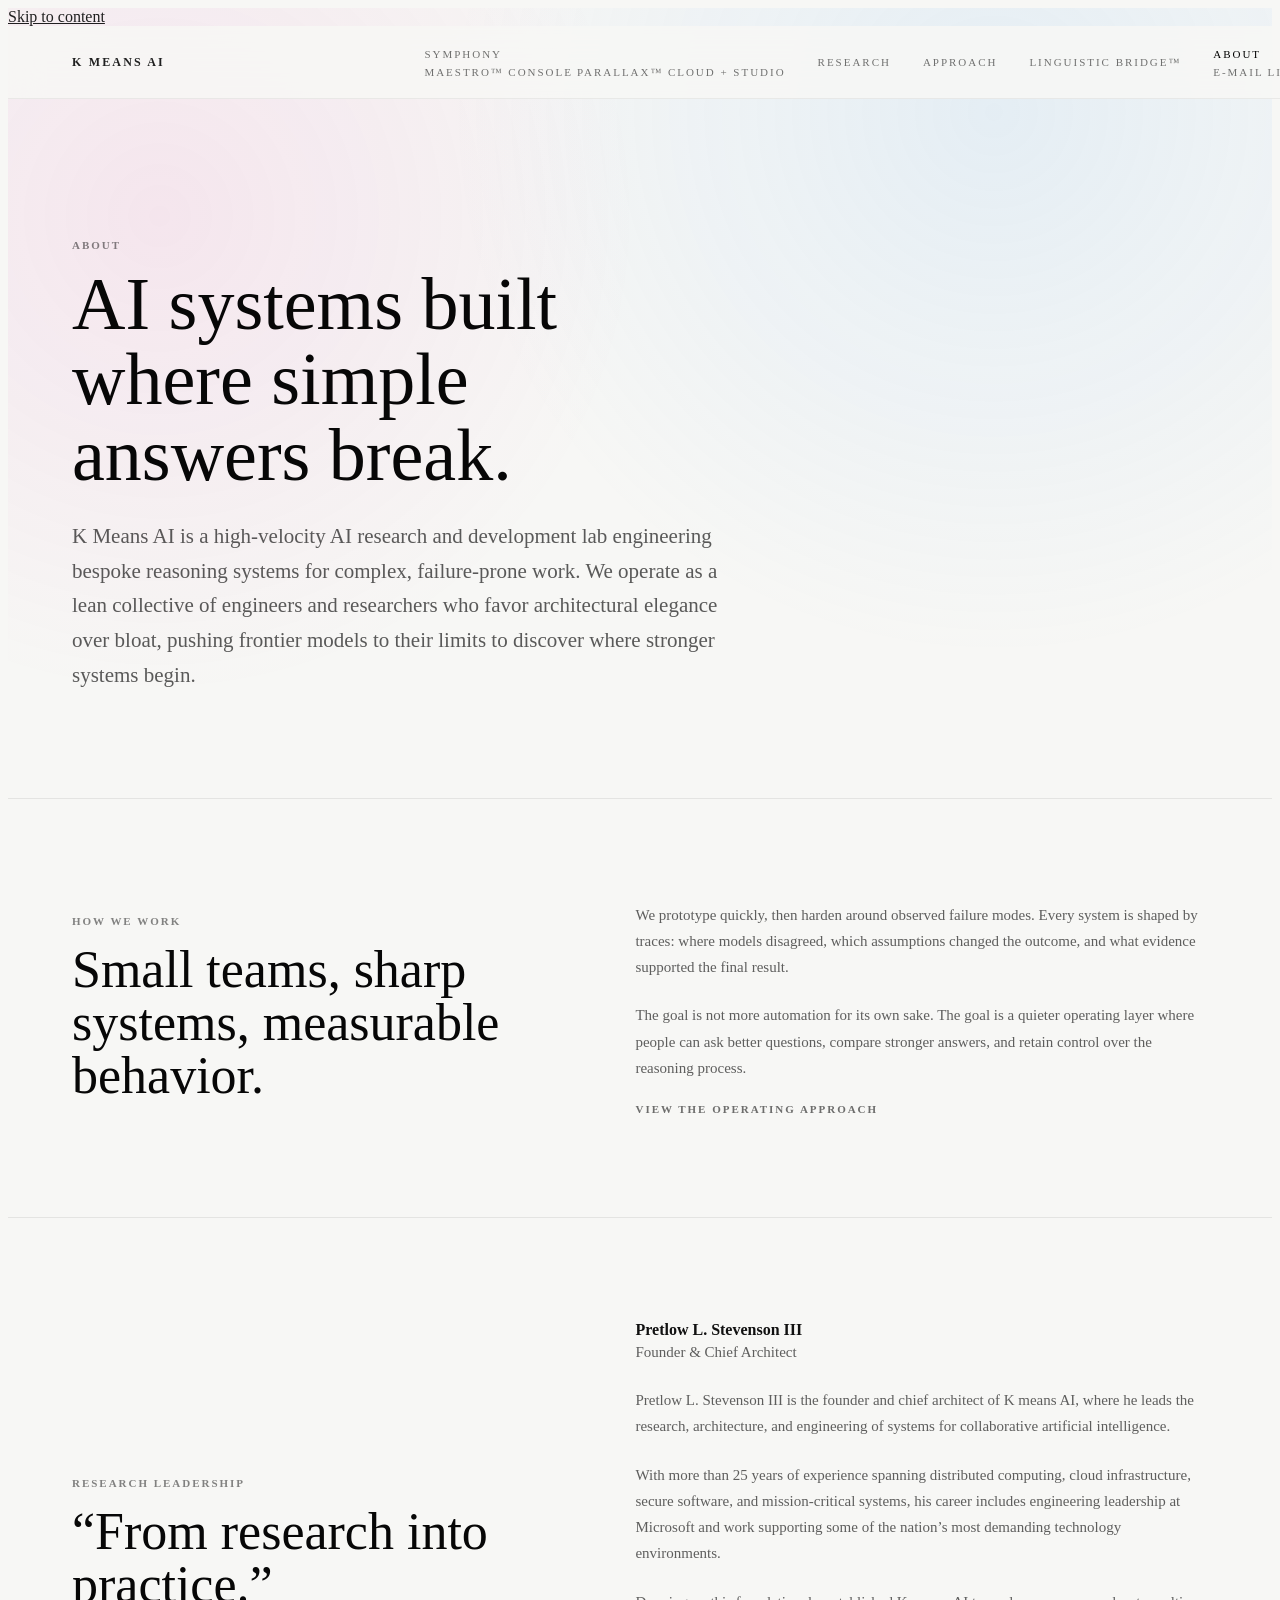
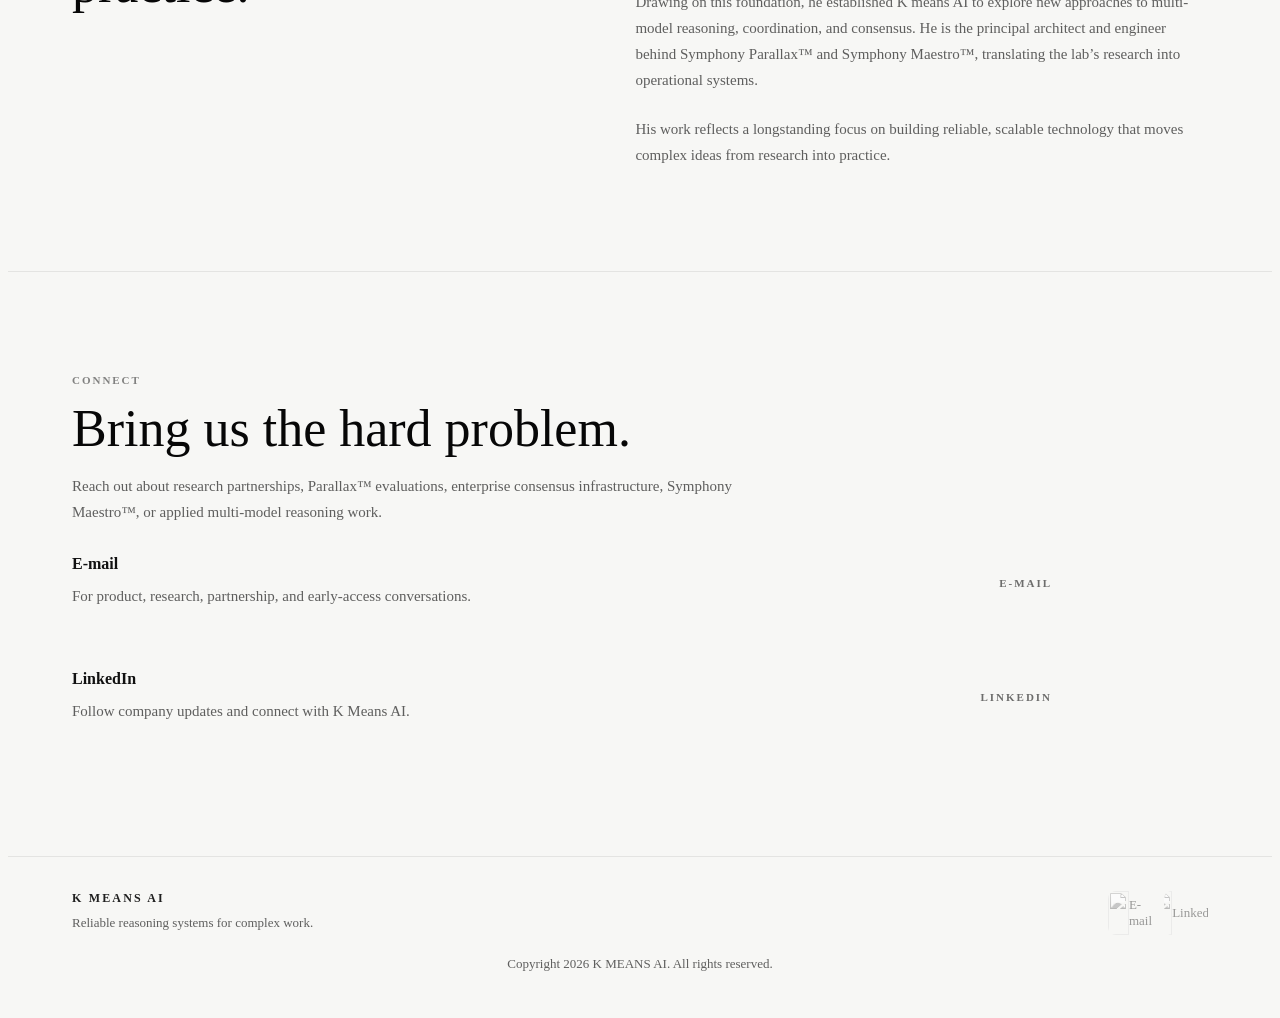
==== commit adeab117: "Make founder section more understated" ====
--- a/about.html
+++ b/about.html
@@ -103,10 +103,14 @@
 
     <section class="section split-section" id="founder" aria-labelledby="founder-title">
       <div>
-        <p class="eyebrow">Founder</p>
-        <h2 id="founder-title">Pretlow L. Stevenson III</h2>
+        <p class="eyebrow">Research Leadership</p>
+        <h2 id="founder-title">“From research into practice.”</h2>
       </div>
       <div class="text-stack">
+        <div>
+          <h3>Pretlow L. Stevenson III</h3>
+          <p>Founder &amp; Chief Architect</p>
+        </div>
         <p>
           Pretlow L. Stevenson III is the founder and chief architect of K means AI, where he leads the research,
           architecture, and engineering of systems for collaborative artificial intelligence.
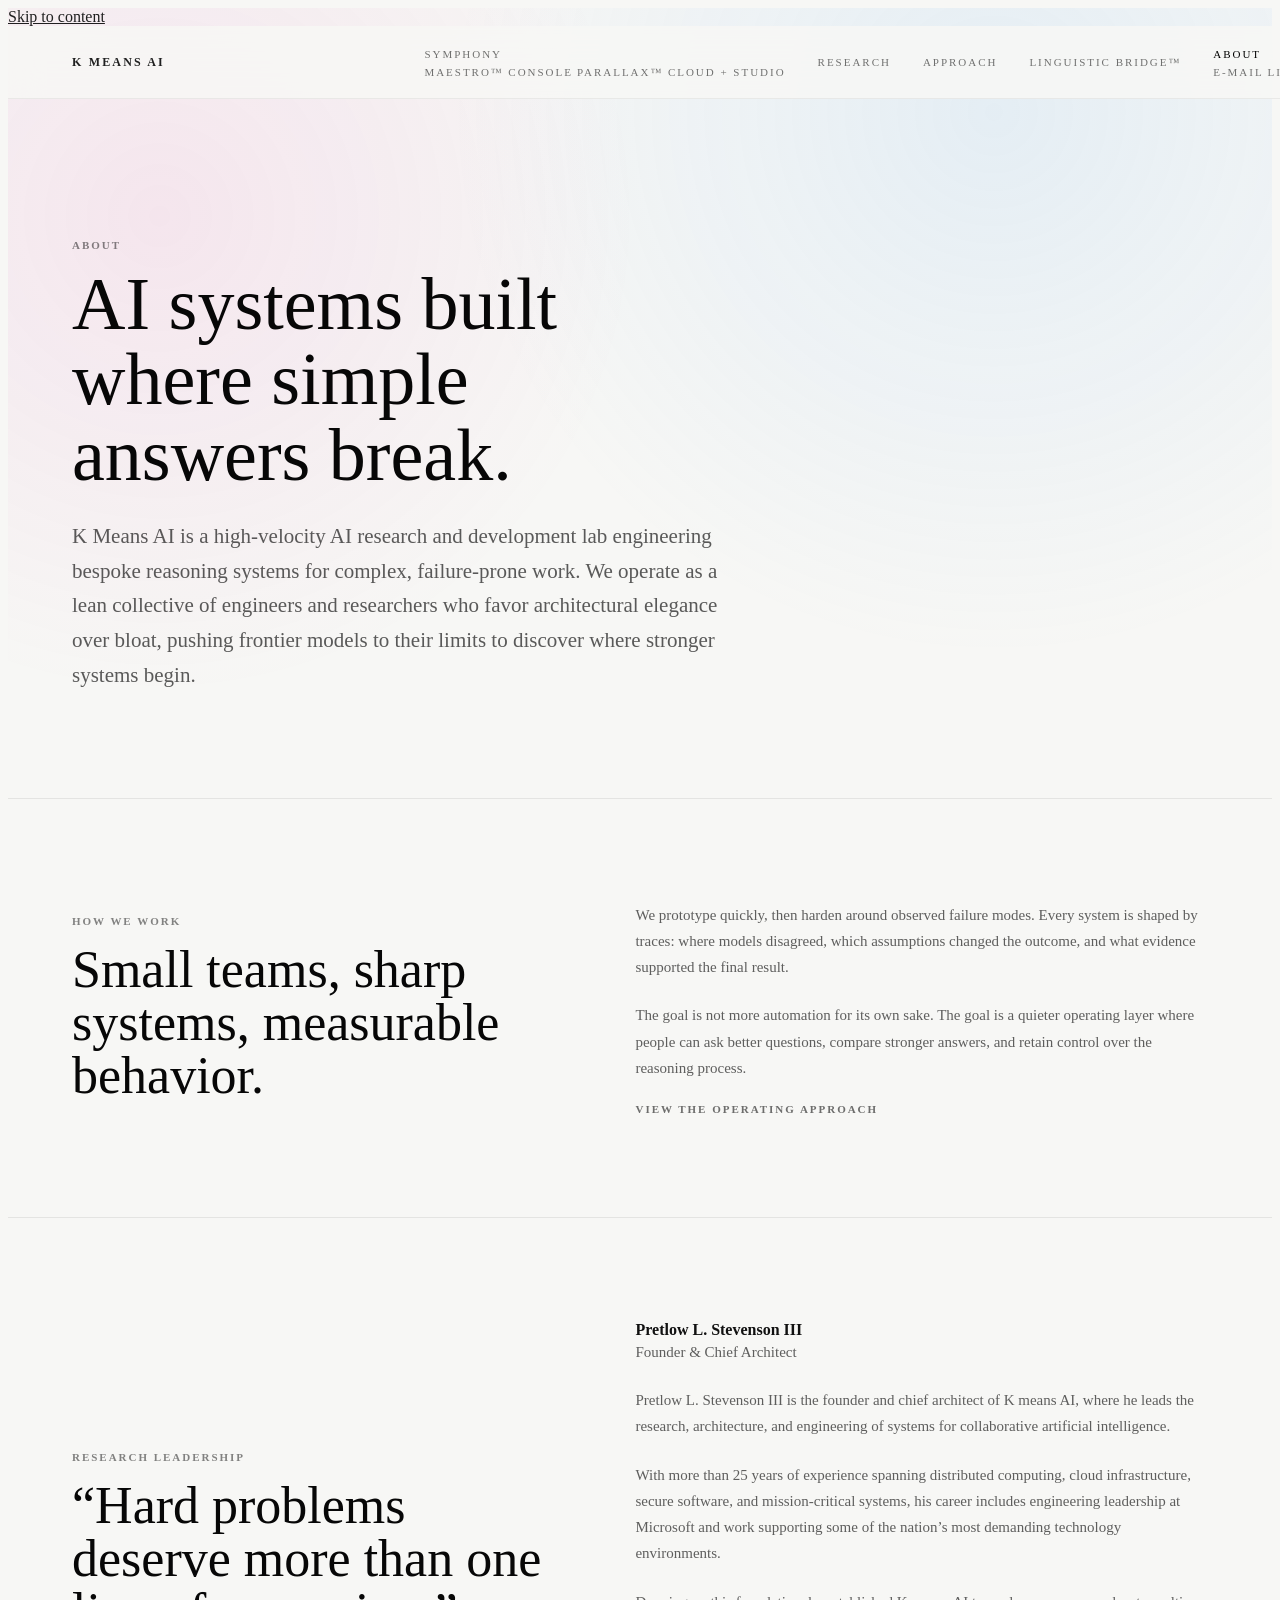
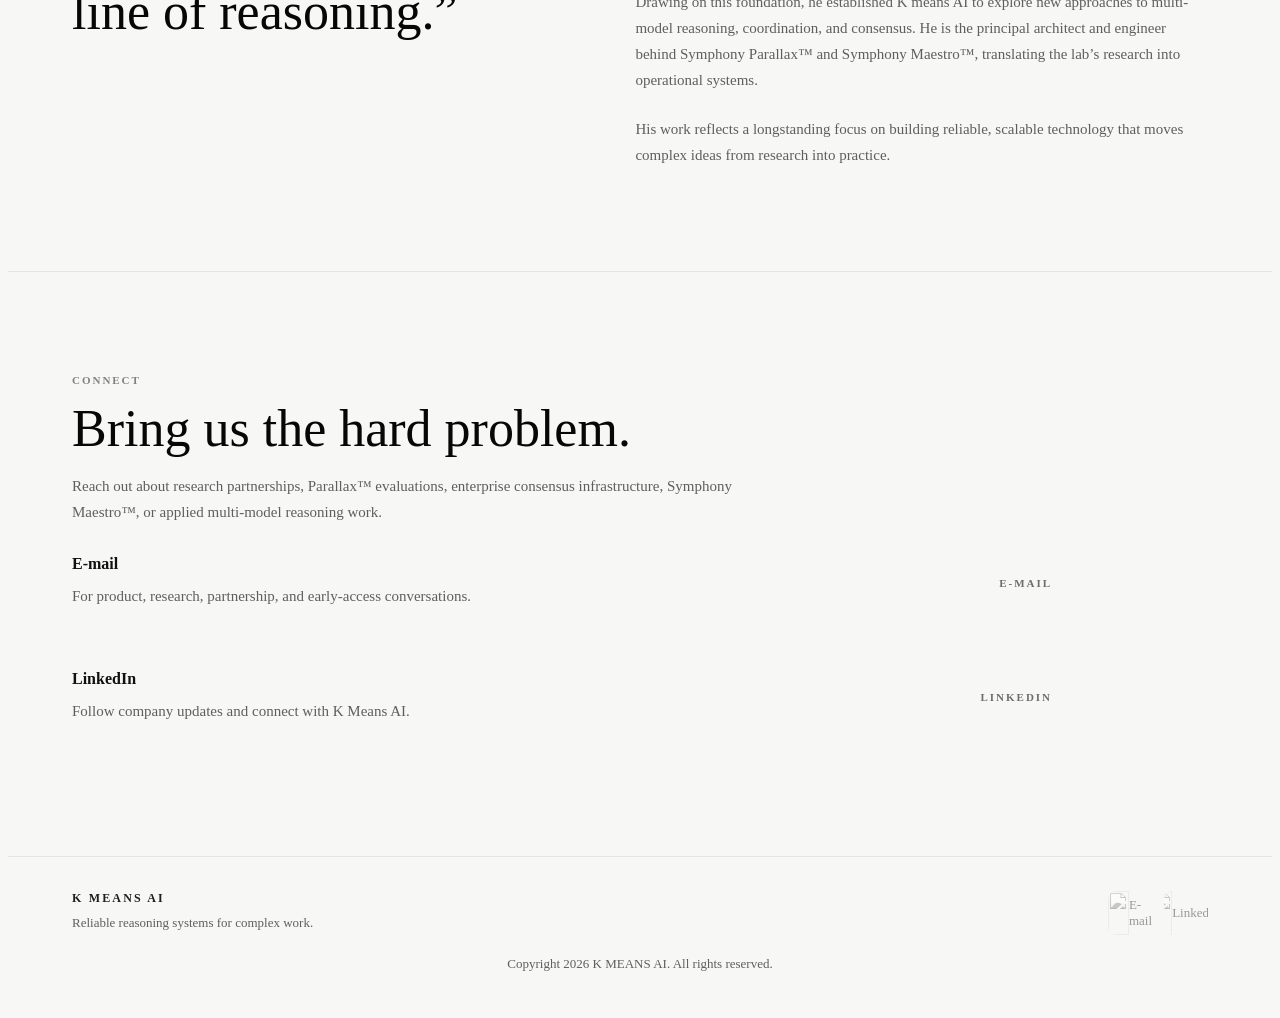
==== commit f71f2cc7: "Refine founder section quote" ====
--- a/about.html
+++ b/about.html
@@ -104,7 +104,7 @@
     <section class="section split-section" id="founder" aria-labelledby="founder-title">
       <div>
         <p class="eyebrow">Research Leadership</p>
-        <h2 id="founder-title">“From research into practice.”</h2>
+        <h2 id="founder-title">“Hard problems deserve more than one line of reasoning.”</h2>
       </div>
       <div class="text-stack">
         <div>
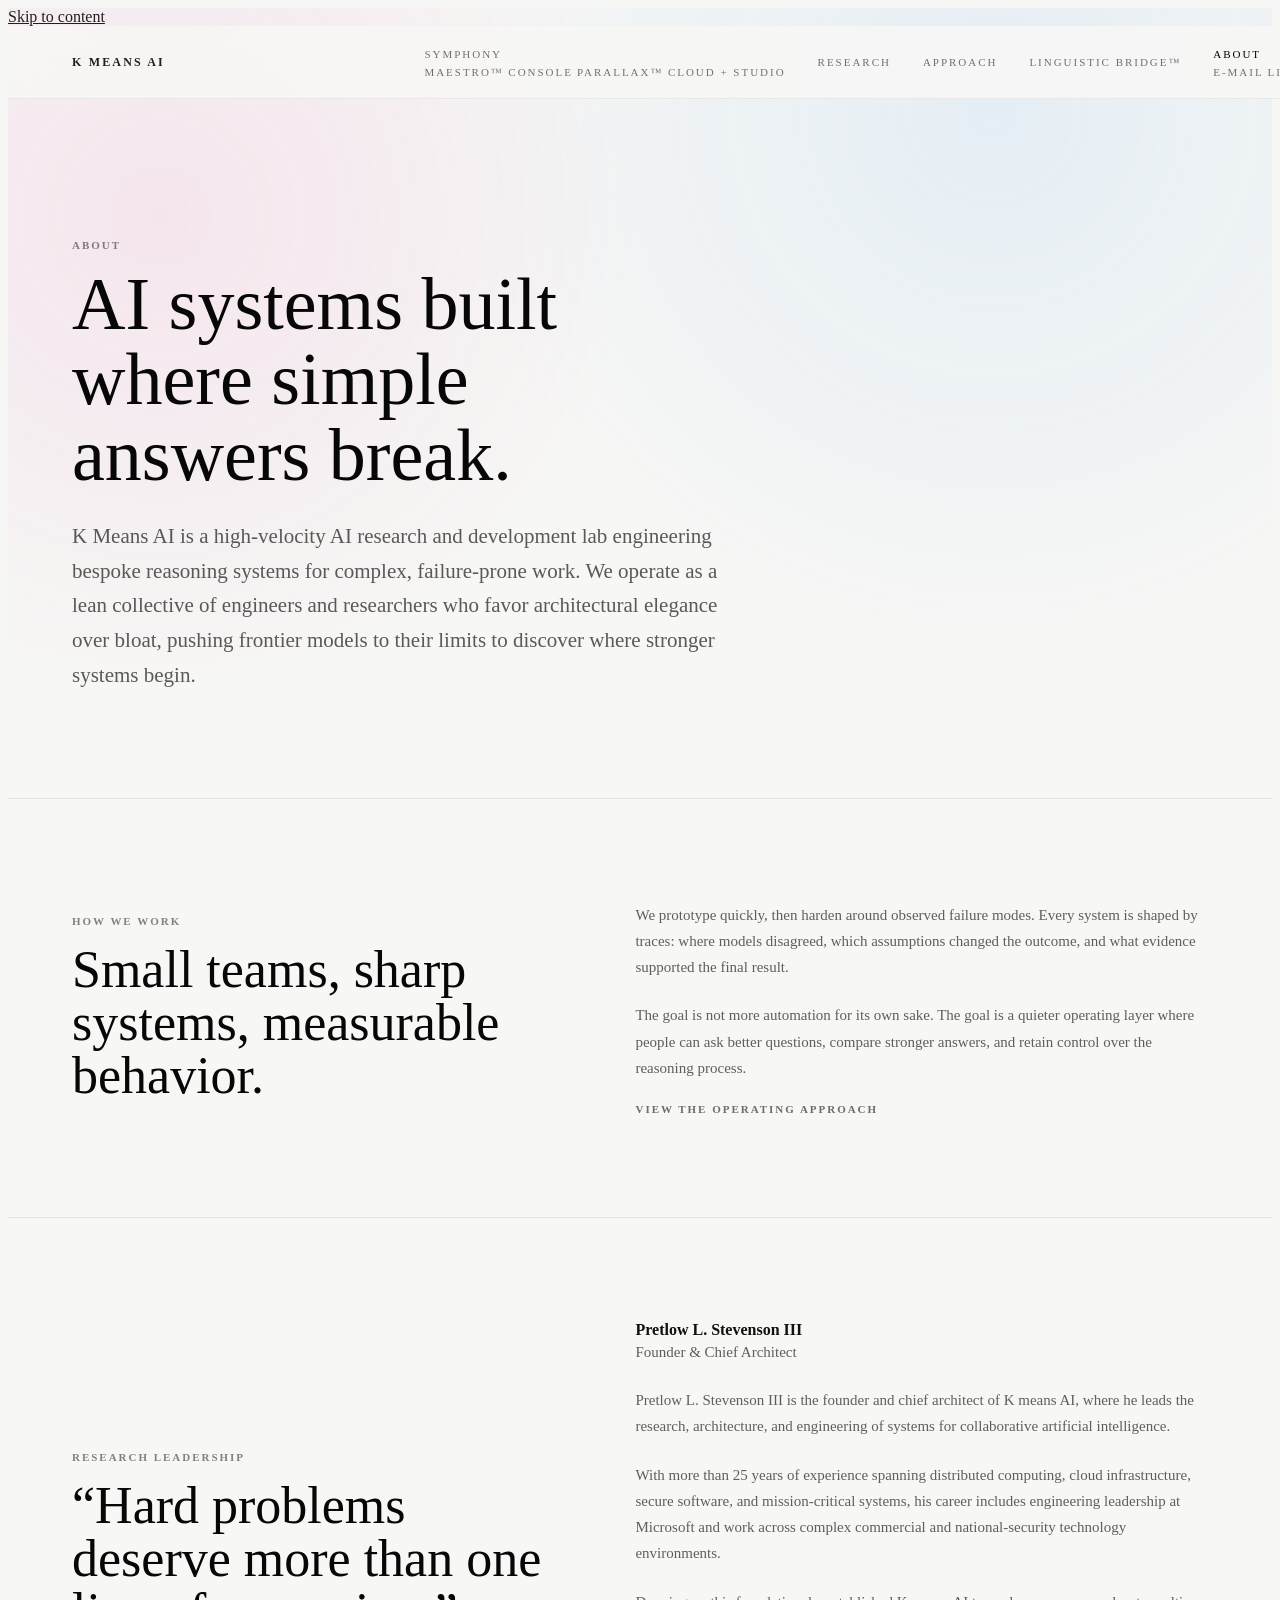
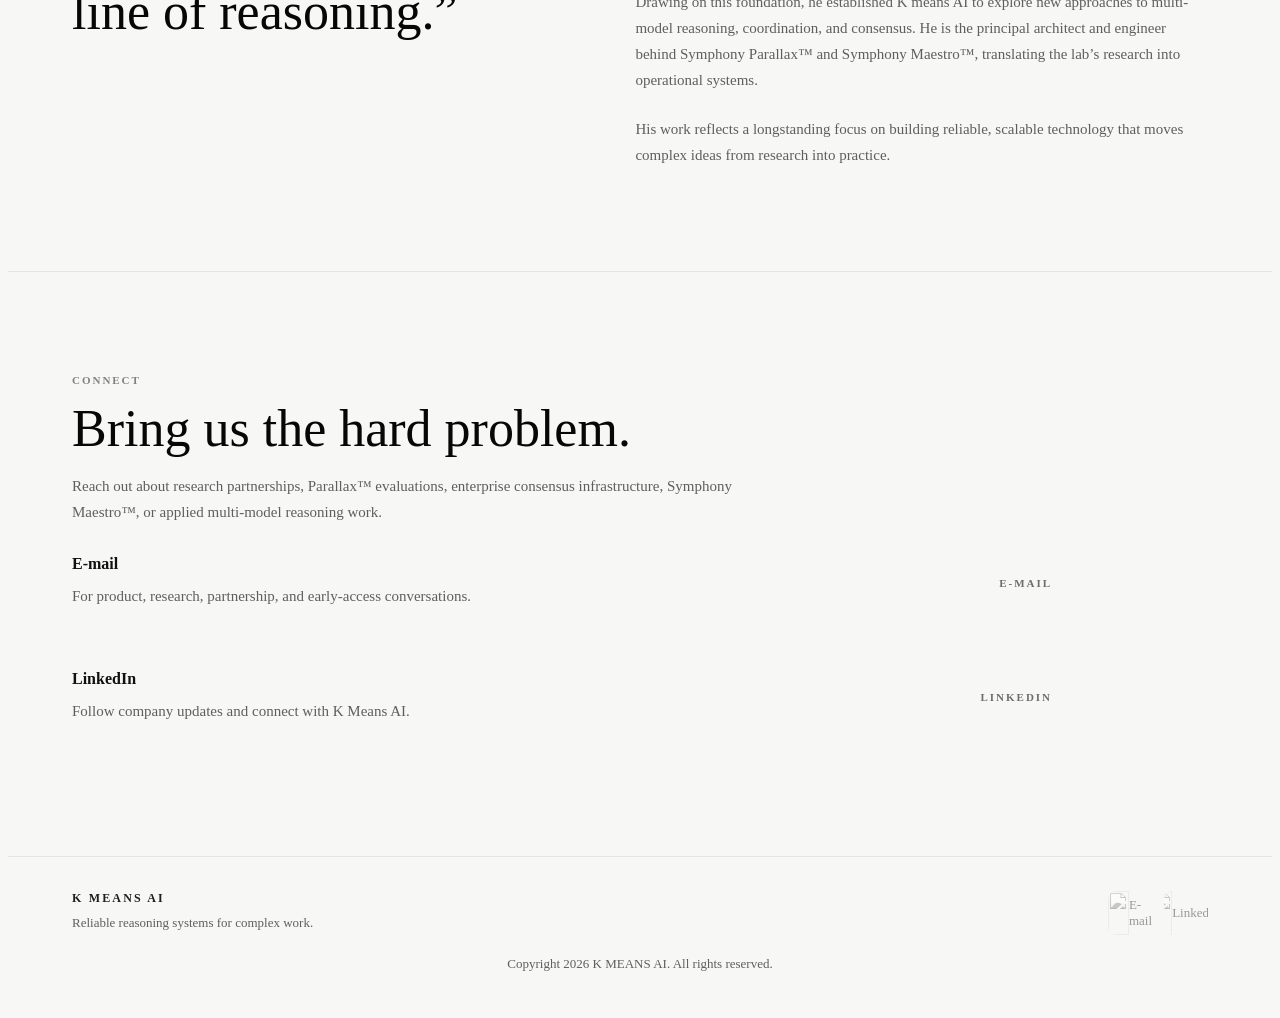
==== commit c80096fd: "Refine founder biography experience wording" ====
--- a/about.html
+++ b/about.html
@@ -117,8 +117,8 @@
         </p>
         <p>
           With more than 25 years of experience spanning distributed computing, cloud infrastructure, secure software,
-          and mission-critical systems, his career includes engineering leadership at Microsoft and work supporting
-          some of the nation’s most demanding technology environments.
+          and mission-critical systems, his career includes engineering leadership at Microsoft and work across
+          complex commercial and national-security technology environments.
         </p>
         <p>
           Drawing on this foundation, he established K means AI to explore new approaches to multi-model reasoning,
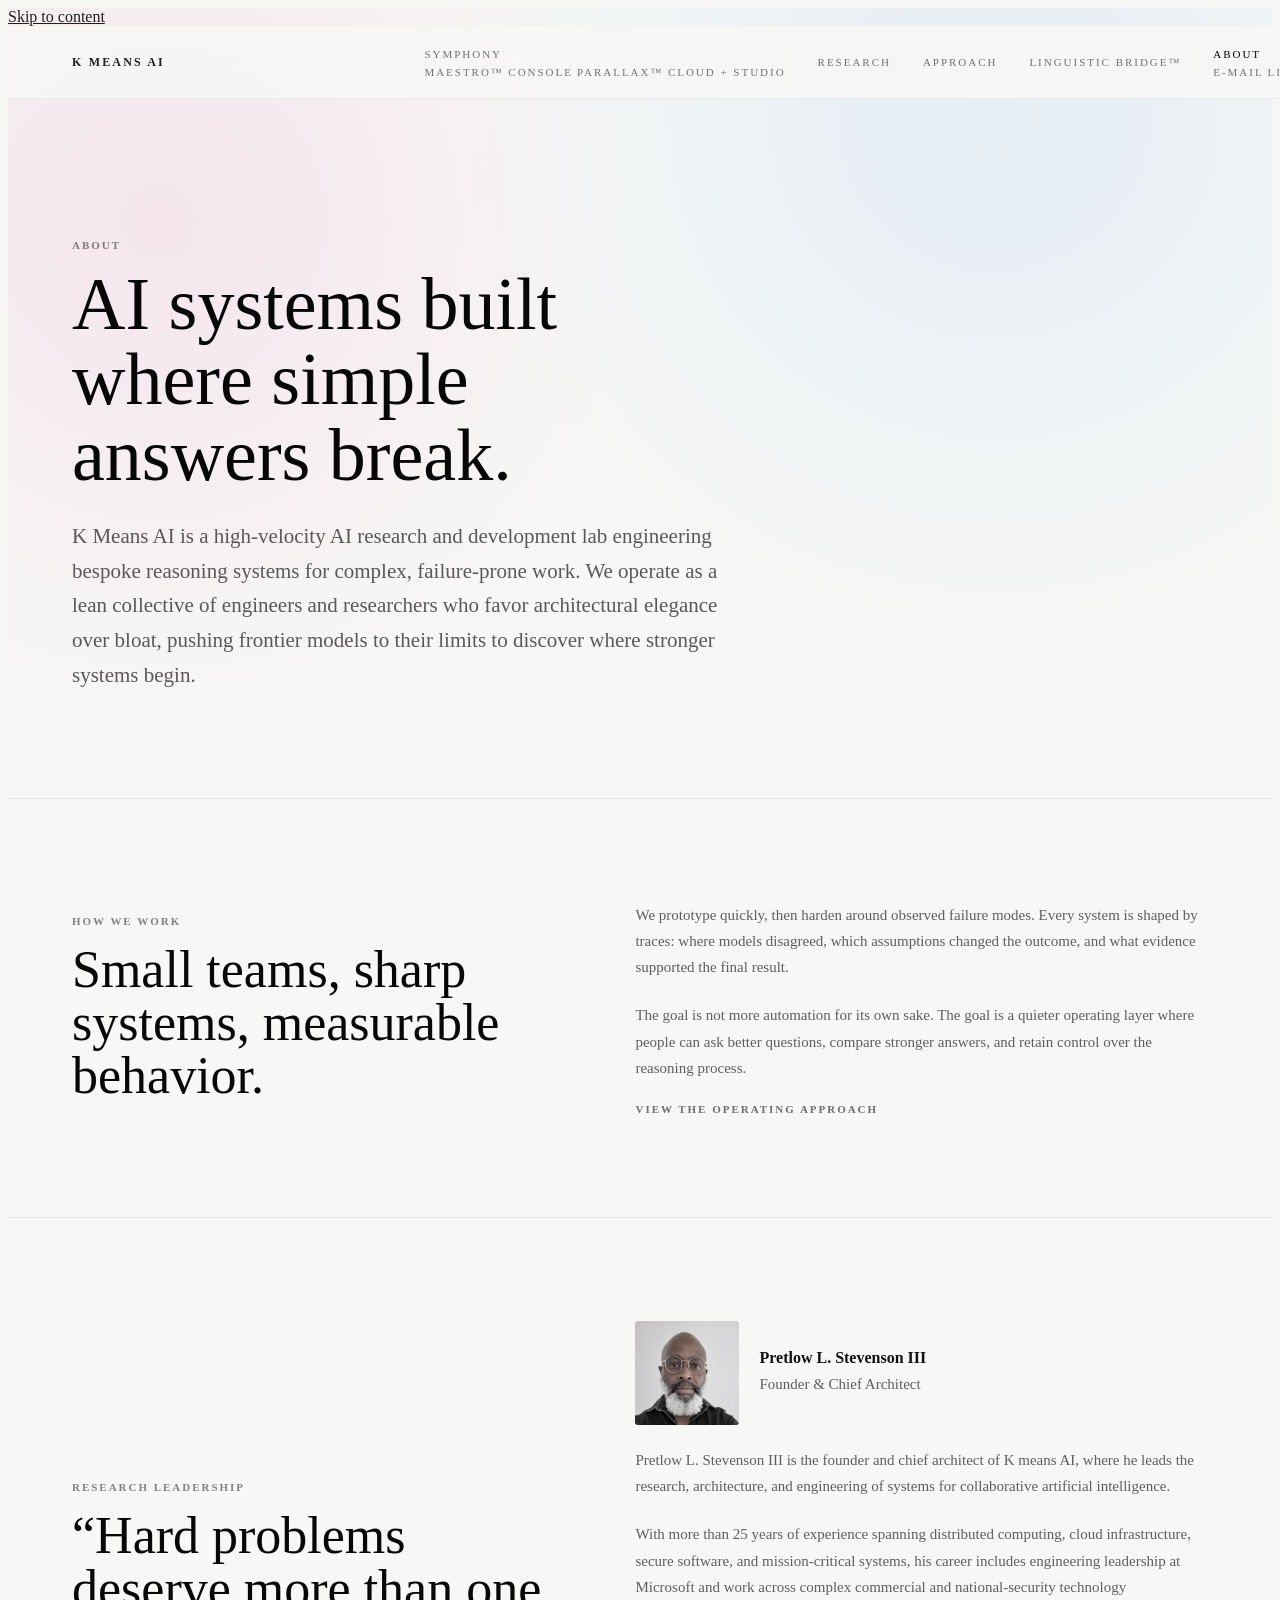
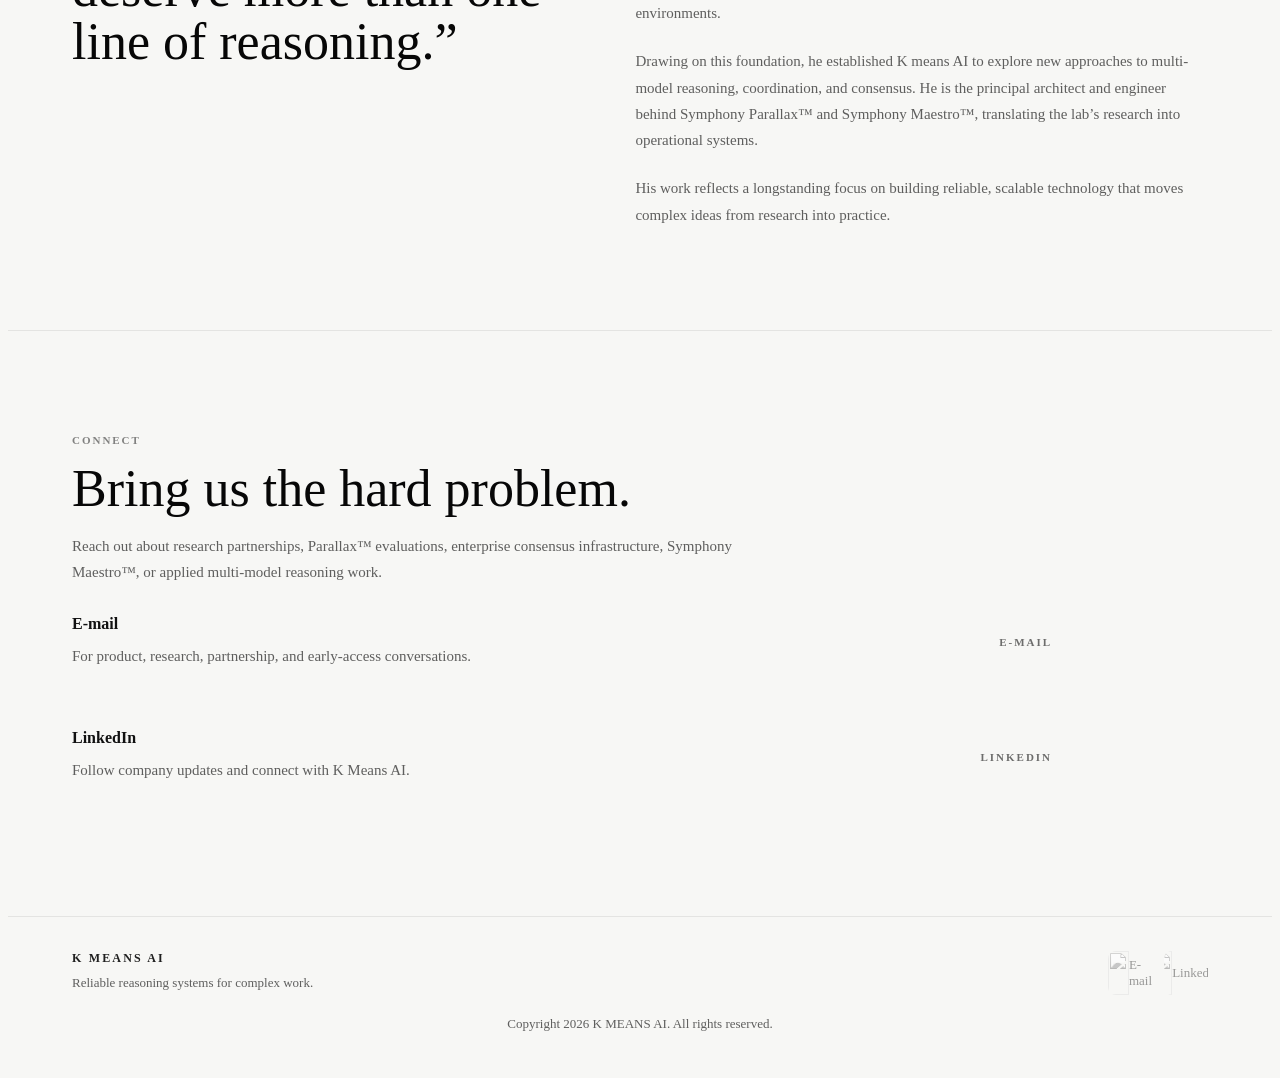
==== commit a786af88: "Add understated founder portrait to About" ====
--- a/about.html
+++ b/about.html
@@ -37,7 +37,7 @@
   <link rel="preconnect" href="https://fonts.gstatic.com" crossorigin />
   <link href="https://fonts.googleapis.com/css2?family=Bodoni+Moda:wght@400&amp;family=Inter:wght@400;500;600&amp;display=swap" rel="stylesheet">
   <link rel="stylesheet" href="assets/css/site.css?v=polish-2" />
-  <link rel="stylesheet" href="assets/css/pages.css?v=mobile-nav-1" />
+  <link rel="stylesheet" href="assets/css/pages.css?v=founder-portrait-1" />
   <script defer src="assets/js/site-motion.js?v=polish-2"></script>
 </head>
 
@@ -107,9 +107,12 @@
         <h2 id="founder-title">“Hard problems deserve more than one line of reasoning.”</h2>
       </div>
       <div class="text-stack">
-        <div>
-          <h3>Pretlow L. Stevenson III</h3>
-          <p>Founder &amp; Chief Architect</p>
+        <div class="founder-byline">
+          <img class="founder-portrait" src="assets/images/pretlow-stevenson-portrait.jpg" width="312" height="312" alt="Portrait of Pretlow L. Stevenson III" loading="lazy" decoding="async" />
+          <div>
+            <h3>Pretlow L. Stevenson III</h3>
+            <p>Founder &amp; Chief Architect</p>
+          </div>
         </div>
         <p>
           Pretlow L. Stevenson III is the founder and chief architect of K means AI, where he leads the research,
--- a/assets/css/pages.css
+++ b/assets/css/pages.css
@@ -417,6 +417,24 @@
   max-width: 720px;
 }
 
+.founder-byline {
+  display: grid;
+  grid-template-columns: 104px minmax(0, 1fr);
+  align-items: center;
+  gap: 20px;
+}
+
+.founder-portrait {
+  display: block;
+  width: 100%;
+  height: auto;
+  border-radius: 3px;
+}
+
+.founder-byline h3 {
+  margin-bottom: 4px;
+}
+
 .text-stack p,
 .capability-item p,
 .recording-item p,
@@ -1013,6 +1031,11 @@
 }
 
 @media (max-width: 560px) {
+  .founder-byline {
+    grid-template-columns: 80px minmax(0, 1fr);
+    gap: 16px;
+  }
+
   .site-header {
     /* Preserve z-index above animated content without making the mobile header sticky. */
     position: relative;
